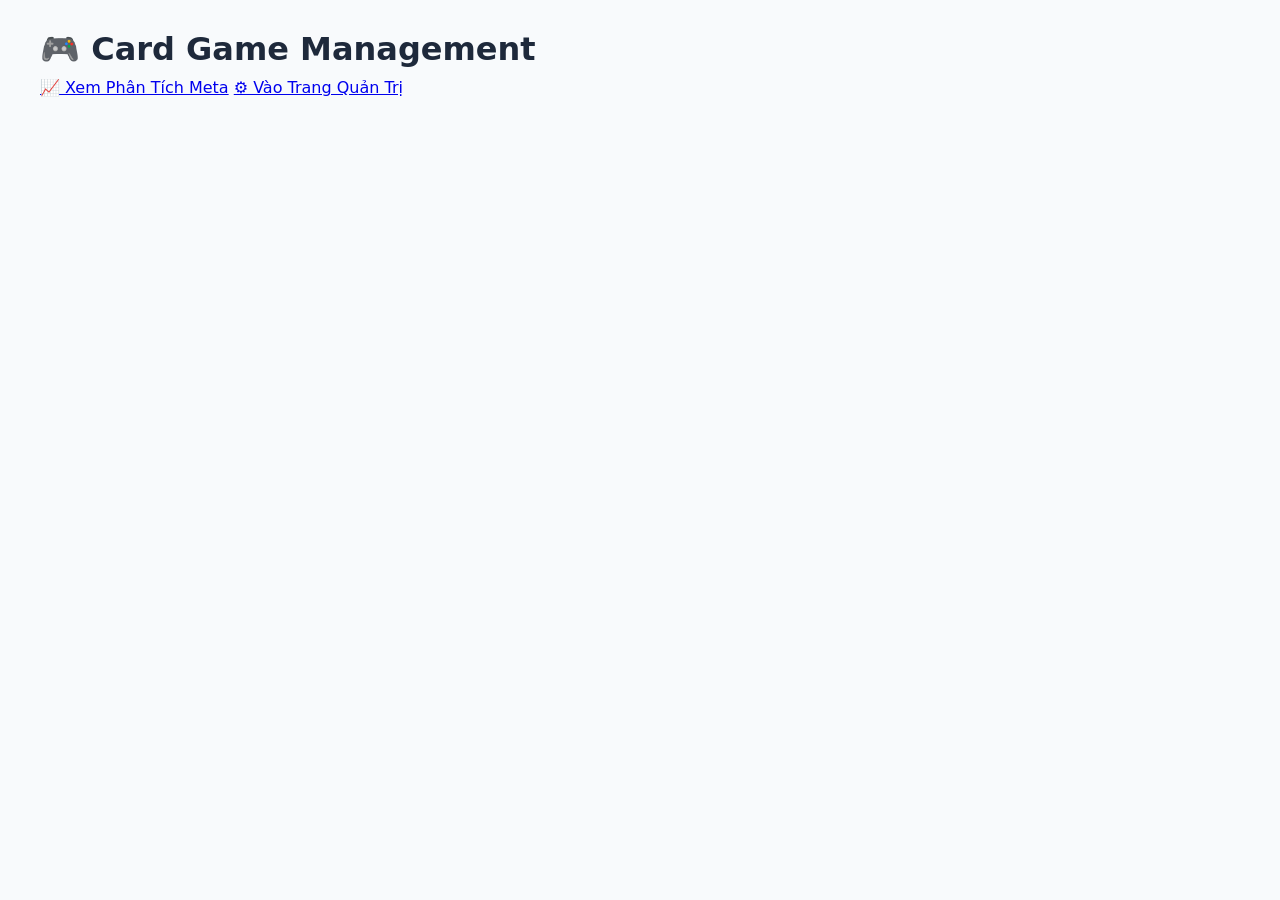
==== index.html @ a0096239 "Add files via upload" ====
<!DOCTYPE html>
<html lang="vi">
<head>
    <meta charset="UTF-8">
    <title>Card Game Portal</title>
    <link rel="stylesheet" href="css/style.css">
</head>
<body>
    <div class="container">
        <h1>🎮 Card Game Management</h1>
        <div class="menu-grid">
            <a href="analysis.html" class="menu-card">📈 Xem Phân Tích Meta</a>
            <a href="admin.html" class="menu-card">⚙️ Vào Trang Quản Trị</a>
        </div>
    </div>
</body>
</html>
---- css/style.css ----
/* css/style.css */
:root {
    --primary: #2563eb;
    --primary-hover: #1d4ed8;
    --success: #10b981;
    --bg: #f8fafc;
    --card-bg: #ffffff;
    --text-main: #1e293b;
    --text-muted: #64748b;
    --border: #e2e8f0;
    --radius: 12px;
}

* { box-sizing: border-box; margin: 0; padding: 0; }

body {
    font-family: 'Segoe UI', system-ui, sans-serif;
    background-color: var(--bg);
    color: var(--text-main);
    line-height: 1.6;
    padding: 10px;
}

@media (min-width: 768px) { body { padding: 24px; } }

.container { max-width: 1200px; margin: 0 auto; }

/* Grid hệ thống */
.dashboard-grid {
    display: grid;
    grid-template-columns: 1fr;
    gap: 20px;
    margin-bottom: 20px;
}
@media (min-width: 992px) { .dashboard-grid { grid-template-columns: repeat(2, 1fr); } }

.card {
    background: var(--card-bg);
    padding: 16px;
    border-radius: var(--radius);
    box-shadow: 0 1px 3px rgba(0,0,0,0.1);
    margin-bottom: 20px;
}

/* Bảng Responsive */
.table-responsive {
    width: 100%;
    overflow-x: auto;
    -webkit-overflow-scrolling: touch;
    margin-top: 10px;
}

table { width: 100%; border-collapse: collapse; min-width: 600px; }
th { text-align: left; padding: 12px; background: #f1f5f9; color: var(--text-muted); font-size: 0.8rem; }
td { padding: 12px; border-bottom: 1px solid var(--border); font-size: 0.9rem; }

/* Tooltip Fix */
.card-tooltip { position: relative; color: var(--primary); font-weight: 600; cursor: help; }
.card-tooltip .tooltip-img {
    visibility: hidden; width: 160px; background-color: #000; border: 2px solid var(--primary);
    border-radius: 8px; position: absolute; z-index: 9999; bottom: 125%; left: 50%;
    transform: translateX(-50%); opacity: 0; transition: opacity 0.3s; pointer-events: none;
}
.card-tooltip:hover .tooltip-img { visibility: visible; opacity: 1; }

.hidden { display: none !important; }
.filter-sm { padding: 5px; border-radius: 5px; border: 1px solid var(--border); font-size: 0.8rem; }
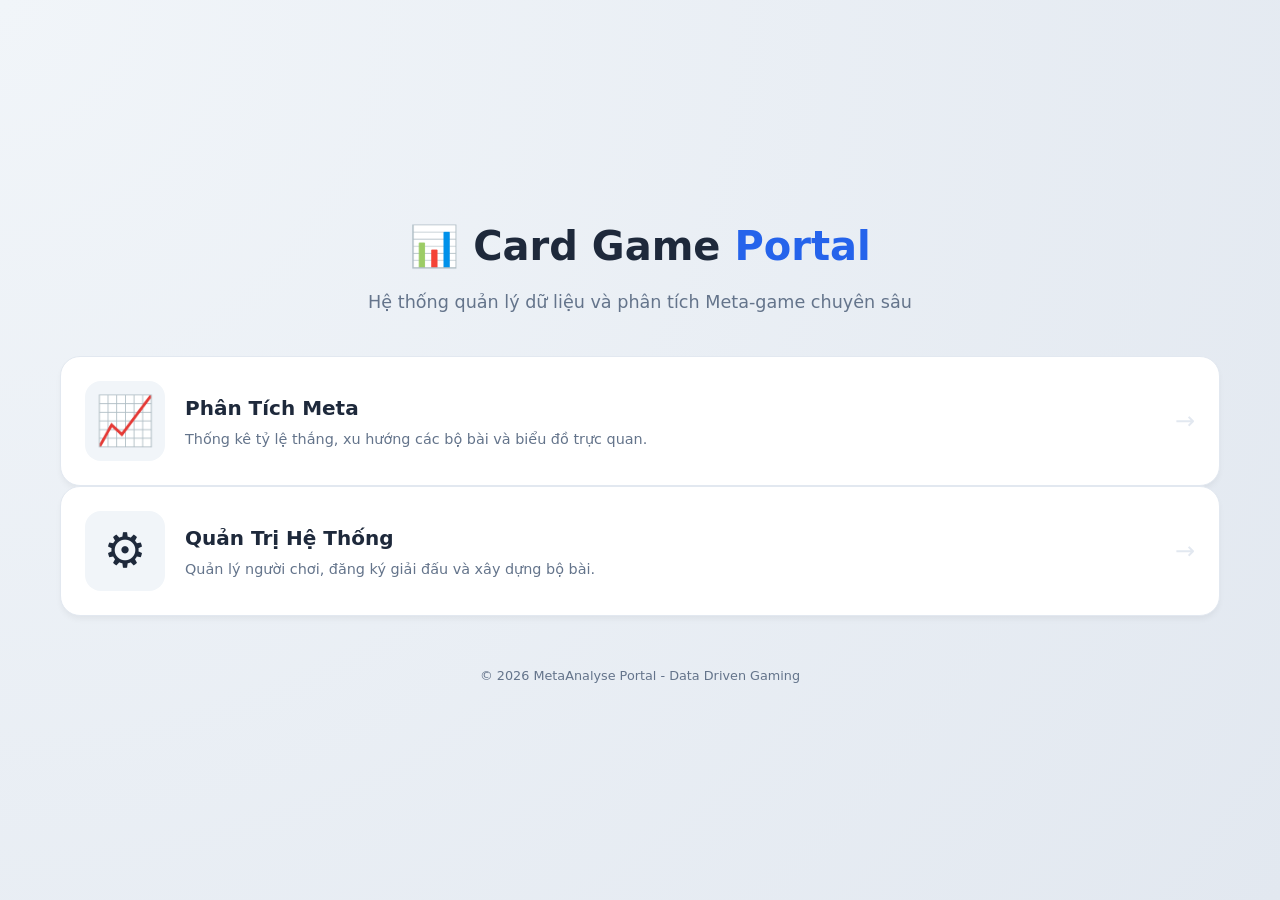
==== commit f1c0df86: "s" ====
--- a/index.html
+++ b/index.html
@@ -2,16 +2,40 @@
 <html lang="vi">
 <head>
     <meta charset="UTF-8">
+    <meta name="viewport" content="width=device-width, initial-scale=1.0">
     <title>Card Game Portal</title>
     <link rel="stylesheet" href="css/style.css">
 </head>
-<body>
-    <div class="container">
-        <h1>🎮 Card Game Management</h1>
+<body class="index-body">
+    <div class="container portal-container">
+        <header class="portal-header">
+            <h1>📊 Card Game <span class="highlight">Portal</span></h1>
+            <p>Hệ thống quản lý dữ liệu và phân tích Meta-game chuyên sâu</p>
+        </header>
+
         <div class="menu-grid">
-            <a href="analysis.html" class="menu-card">📈 Xem Phân Tích Meta</a>
-            <a href="admin.html" class="menu-card">⚙️ Vào Trang Quản Trị</a>
+            <a href="analysis.html" class="menu-card-v2">
+                <div class="card-icon">📈</div>
+                <div class="card-info">
+                    <h3>Phân Tích Meta</h3>
+                    <p>Thống kê tỷ lệ thắng, xu hướng các bộ bài và biểu đồ trực quan.</p>
+                </div>
+                <div class="card-arrow">→</div>
+            </a>
+
+            <a href="admin.html" class="menu-card-v2">
+                <div class="card-icon">⚙️</div>
+                <div class="card-info">
+                    <h3>Quản Trị Hệ Thống</h3>
+                    <p>Quản lý người chơi, đăng ký giải đấu và xây dựng bộ bài.</p>
+                </div>
+                <div class="card-arrow">→</div>
+            </a>
         </div>
+        
+        <footer class="portal-footer">
+            <p>© 2026 MetaAnalyse Portal - Data Driven Gaming</p>
+        </footer>
     </div>
 </body>
 </html>
--- a/css/style.css
+++ b/css/style.css
@@ -1,4 +1,5 @@
-/* css/style.css */
+/* --- TỔNG HỢP STYLE HOÀN CHỈNH --- */
+
 :root {
     --primary: #2563eb;
     --primary-hover: #1d4ed8;
@@ -11,57 +12,543 @@
     --radius: 12px;
 }
 
-* { box-sizing: border-box; margin: 0; padding: 0; }
+/* 1. Reset & Cơ bản */
+* { 
+    box-sizing: border-box; 
+    margin: 0; 
+    padding: 0; 
+}
 
 body {
-    font-family: 'Segoe UI', system-ui, sans-serif;
+    font-family: 'Segoe UI', system-ui, -apple-system, sans-serif;
     background-color: var(--bg);
     color: var(--text-main);
     line-height: 1.6;
     padding: 10px;
 }
 
-@media (min-width: 768px) { body { padding: 24px; } }
-
-.container { max-width: 1200px; margin: 0 auto; }
-
-/* Grid hệ thống */
-.dashboard-grid {
-    display: grid;
-    grid-template-columns: 1fr;
-    gap: 20px;
-    margin-bottom: 20px;
-}
-@media (min-width: 992px) { .dashboard-grid { grid-template-columns: repeat(2, 1fr); } }
-
+@media (min-width: 768px) { 
+    body { padding: 24px; } 
+}
+
+.container { 
+    max-width: 1200px; 
+    margin: 0 auto; 
+    width: 100%;
+}
+
+/* 2. Hệ thống Card & Grid */
 .card {
     background: var(--card-bg);
     padding: 16px;
     border-radius: var(--radius);
     box-shadow: 0 1px 3px rgba(0,0,0,0.1);
     margin-bottom: 20px;
-}
-
-/* Bảng Responsive */
+    width: 100%;
+    overflow: visible !important; /* QUAN TRỌNG: Để tooltip không bị cắt */
+}
+
+.dashboard-grid {
+    display: grid;
+    grid-template-columns: 1fr;
+    gap: 20px;
+    margin-bottom: 20px;
+}
+
+@media (min-width: 992px) { 
+    .dashboard-grid { grid-template-columns: repeat(2, 1fr); } 
+}
+
+/* 3. Bảng Responsive & Fix Tooltip */
 .table-responsive {
     width: 100%;
     overflow-x: auto;
+    overflow-y: visible !important; /* QUAN TRỌNG: Để ảnh tooltip bay ra ngoài bảng */
     -webkit-overflow-scrolling: touch;
-    margin-top: 10px;
-}
-
-table { width: 100%; border-collapse: collapse; min-width: 600px; }
-th { text-align: left; padding: 12px; background: #f1f5f9; color: var(--text-muted); font-size: 0.8rem; }
-td { padding: 12px; border-bottom: 1px solid var(--border); font-size: 0.9rem; }
-
-/* Tooltip Fix */
-.card-tooltip { position: relative; color: var(--primary); font-weight: 600; cursor: help; }
-.card-tooltip .tooltip-img {
-    visibility: hidden; width: 160px; background-color: #000; border: 2px solid var(--primary);
-    border-radius: 8px; position: absolute; z-index: 9999; bottom: 125%; left: 50%;
-    transform: translateX(-50%); opacity: 0; transition: opacity 0.3s; pointer-events: none;
-}
-.card-tooltip:hover .tooltip-img { visibility: visible; opacity: 1; }
-
+    border: 1px solid var(--border);
+    border-radius: 8px;
+}
+
+table {
+    width: 100%;
+    border-collapse: collapse;
+    min-width: 600px; /* Tránh dồn chữ trên mobile */
+}
+
+th { 
+    text-align: left; 
+    padding: 12px; 
+    background: #f1f5f9; 
+    color: var(--text-muted); 
+    font-size: 0.8rem;
+    text-transform: uppercase;
+}
+
+td { 
+    padding: 12px; 
+    border-bottom: 1px solid var(--border); 
+    font-size: 0.9rem; 
+}
+
+/* 4. Tooltip Hệ thống (Fixed bám chuột) */
+.card-tooltip {
+    position: relative;
+    color: var(--primary);
+    font-weight: 600;
+    cursor: help;
+    display: inline-block;
+}
+
+.fixed-tooltip-img {
+    display: none;
+    position: fixed; /* Thoát khỏi mọi lớp overflow */
+    z-index: 999999 !important;
+    width: 180px;
+    height: auto;
+    border: 3px solid var(--primary);
+    border-radius: 10px;
+    background: #000;
+    box-shadow: 0 10px 30px rgba(0,0,0,0.5);
+    pointer-events: none; /* Tránh lag khi chuột đè lên ảnh */
+}
+
+/* 5. Giao diện Cấu trúc bộ bài mẫu (Deck Analysis) */
+.deck-analysis-container {
+    background: #ffffff;
+    padding: 20px;
+    border-radius: var(--radius);
+    box-shadow: 0 4px 15px rgba(0,0,0,0.05);
+    margin-top: 25px;
+    border-top: 5px solid var(--success);
+}
+
+.deck-header {
+    display: flex;
+    justify-content: space-between;
+    align-items: center;
+    margin-bottom: 15px;
+    padding-bottom: 10px;
+    border-bottom: 1px dashed var(--border);
+}
+
+.deck-list-grid {
+    display: grid;
+    grid-template-columns: repeat(auto-fill, minmax(90px, 1fr));
+    gap: 15px;
+}
+
+.deck-item-v2 {
+    position: relative;
+    display: flex;
+    flex-direction: column;
+    align-items: center;
+    cursor: pointer;
+    transition: transform 0.2s;
+}
+
+.deck-item-v2 img {
+    width: 100%;
+    height: auto;
+    border-radius: 8px;
+    box-shadow: 0 4px 8px rgba(0,0,0,0.15);
+    border: 2px solid transparent;
+}
+
+.deck-item-v2:hover {
+    transform: translateY(-5px);
+}
+
+.deck-item-v2:hover img {
+    border-color: var(--primary);
+}
+
+.qty-badge {
+    position: absolute;
+    top: -8px;
+    right: -8px;
+    background: var(--primary);
+    color: white;
+    width: 24px;
+    height: 24px;
+    border-radius: 50%;
+    display: flex;
+    align-items: center;
+    justify-content: center;
+    font-size: 0.75rem;
+    font-weight: bold;
+    border: 2px solid white;
+    z-index: 10;
+    box-shadow: 0 2px 4px rgba(0,0,0,0.2);
+}
+
+.card-name-mini {
+    font-size: 0.65rem;
+    margin-top: 6px;
+    color: var(--text-main);
+    text-align: center;
+    font-weight: 500;
+    display: -webkit-box;
+    -webkit-line-clamp: 1;
+    -webkit-box-orient: vertical;
+    overflow: hidden;
+    width: 100%;
+}
+
+/* 6. Utility classes */
 .hidden { display: none !important; }
-.filter-sm { padding: 5px; border-radius: 5px; border: 1px solid var(--border); font-size: 0.8rem; }+
+.badge {
+    padding: 4px 10px;
+    border-radius: 20px;
+    font-size: 0.75rem;
+    color: white;
+    font-weight: 700;
+}
+
+/* Input group */
+.input-group label {
+    display: block;
+    margin-bottom: 5px;
+    font-size: 0.8rem;
+    color: var(--text-muted);
+}
+
+select, input {
+    border: 1px solid var(--border);
+    border-radius: 6px;
+    padding: 8px;
+    font-size: 0.9rem;
+}
+
+/* Mobile adjustments */
+@media (max-width: 600px) {
+    .deck-list-grid {
+        grid-template-columns: repeat(auto-fill, minmax(80px, 1fr));
+        gap: 10px;
+    }
+    .fixed-tooltip-img {
+        width: 140px; /* Ảnh tooltip nhỏ hơn trên mobile */
+    }
+}
+
+/* Accordion Style */
+.accordion-item {
+    border: 1px solid var(--border);
+    border-radius: var(--radius);
+    background: var(--card-bg);
+    margin-bottom: 15px;
+    overflow: hidden;
+}
+
+.accordion-header {
+    padding: 15px 20px;
+    background: #fff;
+    cursor: pointer;
+    display: flex;
+    justify-content: space-between;
+    align-items: center;
+    font-weight: bold;
+    transition: background 0.3s;
+}
+
+.accordion-header:hover { background: #f1f5f9; }
+
+.accordion-content {
+    padding: 0;
+    max-height: 0;
+    overflow: hidden;
+    transition: max-height 0.3s ease-out, padding 0.3s ease;
+}
+
+.accordion-item.active .accordion-content {
+    max-height: 2000px; /* Đủ lớn để chứa nội dung */
+    padding: 20px;
+    border-top: 1px solid var(--border);
+}
+
+/* Card Library Style */
+.card-library {
+    display: grid;
+    grid-template-columns: repeat(auto-fill, minmax(100px, 1fr));
+    gap: 10px;
+    max-height: 400px;
+    overflow-y: auto;
+    padding: 10px;
+    background: #f1f5f9;
+    border-radius: 8px;
+}
+
+.card-item {
+    cursor: pointer;
+    transition: transform 0.2s;
+    text-align: center;
+}
+
+.card-item:hover { transform: scale(1.05); }
+
+.card-item img {
+    width: 100%;
+    border-radius: 5px;
+    border: 2px solid transparent;
+}
+
+.card-item.selected img { border-color: var(--primary); }
+
+/* Filter Bar */
+.filter-bar {
+    display: flex;
+    gap: 10px;
+    margin-bottom: 15px;
+    flex-wrap: wrap;
+}
+
+.color-btn {
+    padding: 5px 15px;
+    border-radius: 20px;
+    border: 1px solid var(--border);
+    cursor: pointer;
+    background: #fff;
+}
+
+.color-btn.active[data-color="R"] { background: #ef4444; color: white; }
+.color-btn.active[data-color="G"] { background: #22c55e; color: white; }
+.color-btn.active[data-color="Y"] { background: #eab308; color: white; }
+.color-btn.active[data-color="P"] { background: #a855f7; color: white; }
+
+/* --- NÂNG CẤP STYLE CHO CÁC NÚT (BUTTONS) --- */
+
+/* Reset cơ bản cho nút để đảm bảo nhất quán */
+button, .btn-submit, .color-btn {
+    font-family: inherit; /* Sử dụng font của body */
+    border: none;
+    cursor: pointer;
+    transition: all 0.2s ease-in-out; /* Tạo hiệu ứng chuyển động mượt mà */
+    outline: none; /* Xóa viền focus mặc định phèn */
+}
+
+/* 1. Phong cách nút "Submit" chính (Lưu, Xác nhận...) - Nút Màu Xanh */
+.btn-submit {
+    display: inline-block;
+    padding: 12px 24px;
+    background-image: linear-gradient(to bottom right, var(--primary), #3b82f6); /* Gradient xanh nhẹ */
+    color: white;
+    font-weight: 600;
+    font-size: 0.95rem;
+    border-radius: var(--radius);
+    box-shadow: 0 4px 6px -1px rgba(37, 99, 235, 0.2), 0 2px 4px -1px rgba(37, 99, 235, 0.1); /* Bóng xanh */
+    text-transform: uppercase; /* Chữ hoa cho mạnh mẽ */
+    letter-spacing: 0.5px;
+    border: 1px solid rgba(255, 255, 255, 0.1); /* Viền trong mờ nhẹ */
+    width: auto; /* Mặc định không chiếm hết chiều ngang */
+}
+
+/* Hiệu ứng di chuột cho nút Submit */
+.btn-submit:hover {
+    background-image: linear-gradient(to bottom right, var(--primary-hover), #2563eb);
+    transform: translateY(-2px); /* Nhích nhẹ lên trên */
+    box-shadow: 0 10px 15px -3px rgba(37, 99, 235, 0.3), 0 4px 6px -2px rgba(37, 99, 235, 0.2); /* Bóng đậm hơn */
+}
+
+/* Hiệu ứng khi nhấn giữ nút Submit */
+.btn-submit:active {
+    transform: translateY(1px) scale(0.98); /* Lún xuống và thu nhỏ nhẹ */
+    box-shadow: 0 2px 4px -1px rgba(37, 99, 235, 0.2);
+}
+
+/* 2. Phong cách nút "Filter Màu" (Color-btn) - Nút Trắng dạng "Pill" */
+.filter-bar .color-btn {
+    padding: 8px 18px;
+    background-color: #ffffff;
+    border: 1px solid var(--border);
+    color: var(--text-main);
+    font-size: 0.85rem;
+    font-weight: 500;
+    border-radius: 99px; /* Dạng viên thuốc viên mãn */
+    box-shadow: 0 1px 2px rgba(0,0,0,0.05);
+}
+
+/* Hiệu ứng di chuột cho nút Filter */
+.filter-bar .color-btn:hover {
+    background-color: #f1f5f9;
+    border-color: #cbd5e1;
+    color: var(--primary);
+    transform: translateY(-1px);
+}
+
+/* Phong cách khi nút Filter được CHỌN (Active) */
+.filter-bar .color-btn.active {
+    color: white !important;
+    border-color: transparent;
+    font-weight: 600;
+    box-shadow: 0 4px 6px -1px rgba(0, 0, 0, 0.1), 0 2px 4px -1px rgba(0, 0, 0, 0.06);
+}
+
+/* Màu riêng cho từng nút Active (đã bao gồm Gradient nhẹ) */
+.filter-bar .color-btn.active[data-color="all"] {
+    background-image: linear-gradient(to bottom right, #64748b, #475569); /* Xám đậm */
+}
+.filter-bar .color-btn.active[data-color="R"] {
+    background-image: linear-gradient(to bottom right, #ef4444, #dc2626); /* Đỏ */
+}
+.filter-bar .color-btn.active[data-color="G"] {
+    background-image: linear-gradient(to bottom right, #22c55e, #16a34a); /* Xanh lá */
+}
+.filter-bar .color-btn.active[data-color="Y"] {
+    background-image: linear-gradient(to bottom right, #eab308, #ca8a04); /* Vàng */
+}
+.filter-bar .color-btn.active[data-color="P"] {
+    background-image: linear-gradient(to bottom right, #a855f7, #9333ea); /* Tím */
+}
+
+/* 3. Phong cách nút "Xóa" nhỏ (Dấu ✖) trong danh sách */
+.selected-row button {
+    padding: 2px 6px;
+    background: #fee2e2; /* Nền đỏ nhạt mờ */
+    border-radius: 6px;
+    color: #ef4444 !important; /* Chữ đỏ */
+    font-size: 1rem;
+    line-height: 1;
+}
+
+.selected-row button:hover {
+    background: #fecaca; /* Đỏ đậm hơn khi hover */
+    transform: scale(1.1); /* Phóng to nhẹ */
+}
+
+/* --- ĐIỀU CHỈNH NHỎ VỀ BỐ CỤC ĐỂ NÚT ĐẸP HƠN --- */
+
+/* Đảm bảo Filter Bar căn giữa và thoáng */
+.filter-bar {
+    justify-content: center; /* Căn giữa các nút */
+    padding: 10px 0;
+    border-bottom: 1px solid var(--border);
+    margin-bottom: 20px;
+}
+
+/* Cho ô tìm kiếm trông đồng bộ hơn */
+#searchCard {
+    border-radius: 99px; /* Dạng viên thuốc giống nút */
+    padding: 8px 20px;
+    flex: 0 0 250px; /* Không cho ô tìm kiếm chiếm quá nhiều */
+}
+
+/* Căn giữa nút Save Deck */
+#save-deck-btn {
+    display: block;
+    margin: 30px auto 10px auto; /* Căn giữa bằng margin auto */
+}
+
+/* --- TRANG TRÍ RIÊNG CHO TRANG INDEX --- */
+
+/* Nền đặc biệt cho trang chủ */
+.index-body {
+    background: radial-gradient(circle at top left, #f1f5f9, #e2e8f0);
+    min-height: 100vh;
+    display: flex;
+    align-items: center;
+    justify-content: center;
+}
+
+.portal-container {
+    text-align: center;
+    padding: 20px;
+}
+
+.portal-header h1 {
+    font-size: 2.5rem;
+    color: var(--text-main);
+    margin-bottom: 10px;
+}
+
+.portal-header .highlight {
+    color: var(--primary);
+    position: relative;
+}
+
+.portal-header p {
+    color: var(--text-muted);
+    margin-bottom: 40px;
+    font-size: 1.1rem;
+}
+
+/* Menu Card kiểu mới */
+.menu-card-v2 {
+    display: flex;
+    align-items: center;
+    background: #ffffff;
+    padding: 24px;
+    border-radius: 20px;
+    text-decoration: none;
+    color: inherit;
+    transition: all 0.3s cubic-bezier(0.4, 0, 0.2, 1);
+    border: 1px solid var(--border);
+    box-shadow: 0 4px 6px -1px rgba(0, 0, 0, 0.05);
+    text-align: left;
+    position: relative;
+    overflow: hidden;
+}
+
+.menu-card-v2:hover {
+    transform: translateY(-8px);
+    box-shadow: 0 20px 25px -5px rgba(0, 0, 0, 0.1), 0 10px 10px -5px rgba(0, 0, 0, 0.04);
+    border-color: var(--primary);
+}
+
+.card-icon {
+    font-size: 3rem;
+    margin-right: 20px;
+    background: #f1f5f9;
+    width: 80px;
+    height: 80px;
+    display: flex;
+    align-items: center;
+    justify-content: center;
+    border-radius: 16px;
+    transition: background 0.3s;
+}
+
+.menu-card-v2:hover .card-icon {
+    background: #e0e7ff;
+}
+
+.card-info h3 {
+    font-size: 1.25rem;
+    margin-bottom: 5px;
+    color: var(--text-main);
+}
+
+.card-info p {
+    font-size: 0.9rem;
+    color: var(--text-muted);
+    line-height: 1.4;
+}
+
+.card-arrow {
+    margin-left: auto;
+    font-size: 1.5rem;
+    color: var(--border);
+    transition: transform 0.3s, color 0.3s;
+}
+
+.menu-card-v2:hover .card-arrow {
+    transform: translateX(5px);
+    color: var(--primary);
+}
+
+.portal-footer {
+    margin-top: 50px;
+    font-size: 0.8rem;
+    color: var(--text-muted);
+}
+
+/* Responsive cho Menu */
+@media (max-width: 768px) {
+    .menu-card-v2 {
+        padding: 16px;
+    }
+    .card-icon {
+        width: 60px;
+        height: 60px;
+        font-size: 2rem;
+    }
+}
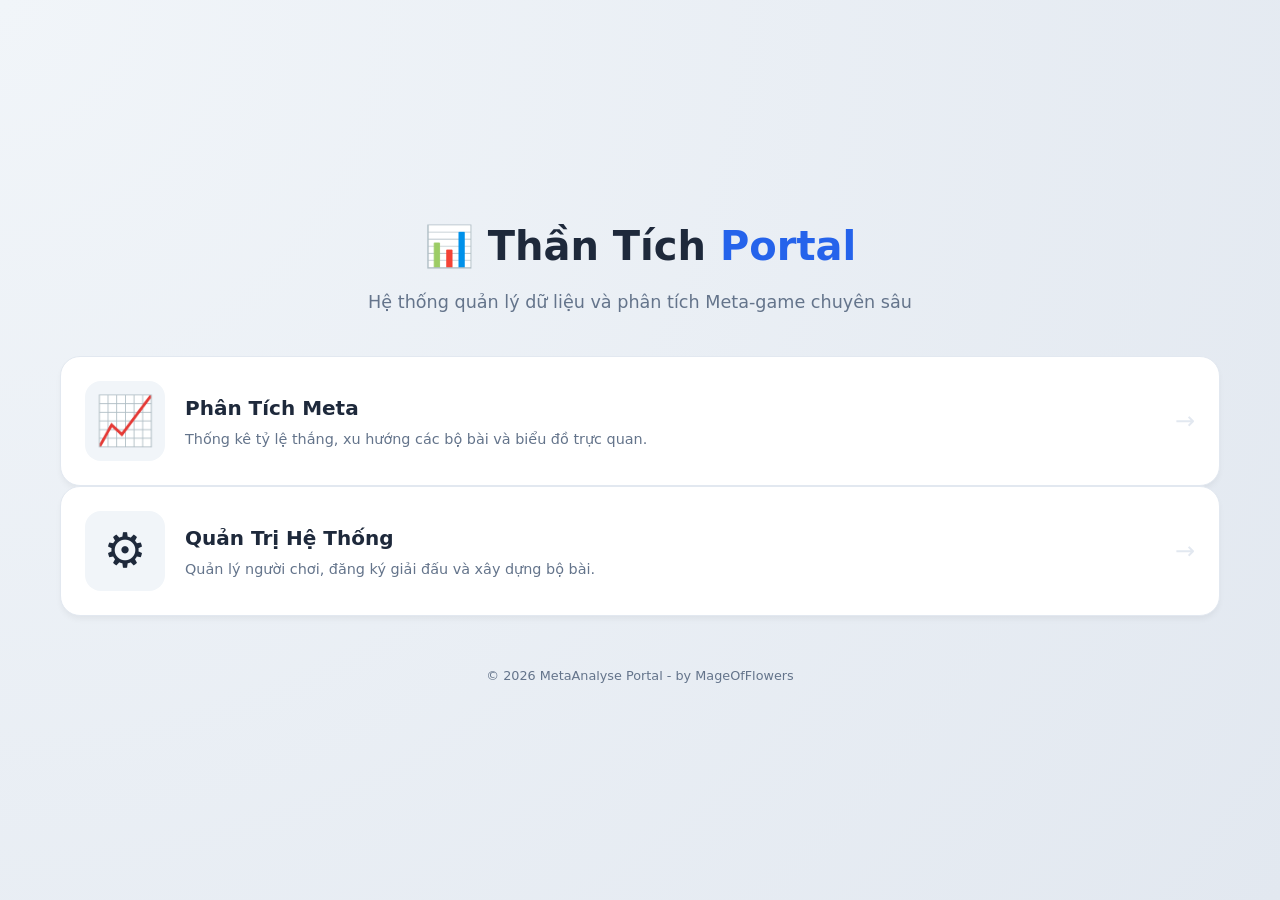
==== commit 0dad60a3: "f" ====
--- a/index.html
+++ b/index.html
@@ -3,13 +3,13 @@
 <head>
     <meta charset="UTF-8">
     <meta name="viewport" content="width=device-width, initial-scale=1.0">
-    <title>Card Game Portal</title>
+    <title>Thần Tích Portal</title>
     <link rel="stylesheet" href="css/style.css">
 </head>
 <body class="index-body">
     <div class="container portal-container">
         <header class="portal-header">
-            <h1>📊 Card Game <span class="highlight">Portal</span></h1>
+            <h1>📊 Thần Tích <span class="highlight">Portal</span></h1>
             <p>Hệ thống quản lý dữ liệu và phân tích Meta-game chuyên sâu</p>
         </header>
 
@@ -34,7 +34,7 @@
         </div>
         
         <footer class="portal-footer">
-            <p>© 2026 MetaAnalyse Portal - Data Driven Gaming</p>
+            <p>© 2026 MetaAnalyse Portal - by MageOfFlowers</p>
         </footer>
     </div>
 </body>
--- a/css/style.css
+++ b/css/style.css
@@ -551,4 +551,39 @@
         height: 60px;
         font-size: 2rem;
     }
-}+}
+
+.info-btn {
+        display: inline-flex;
+        align-items: center;
+        justify-content: center;
+        width: 18px;
+        height: 18px;
+        background-color: var(--primary);
+        color: white;
+        border-radius: 50%;
+        font-size: 12px;
+        cursor: help;
+        margin-left: 8px;
+        border: none;
+        position: relative;
+    }
+
+    /* Tooltip cơ bản bằng CSS (có thể dùng thư viện như Tippy.js nếu muốn đẹp hơn) */
+    .info-btn:hover::after {
+        content: attr(data-tooltip);
+        position: absolute;
+        bottom: 125%;
+        left: 50%;
+        transform: translateX(-50%);
+        background-color: #333;
+        color: #fff;
+        padding: 8px;
+        border-radius: 4px;
+        width: 200px;
+        font-size: 0.75rem;
+        z-index: 100;
+        white-space: normal;
+        font-weight: normal;
+        line-height: 1.4;
+    }
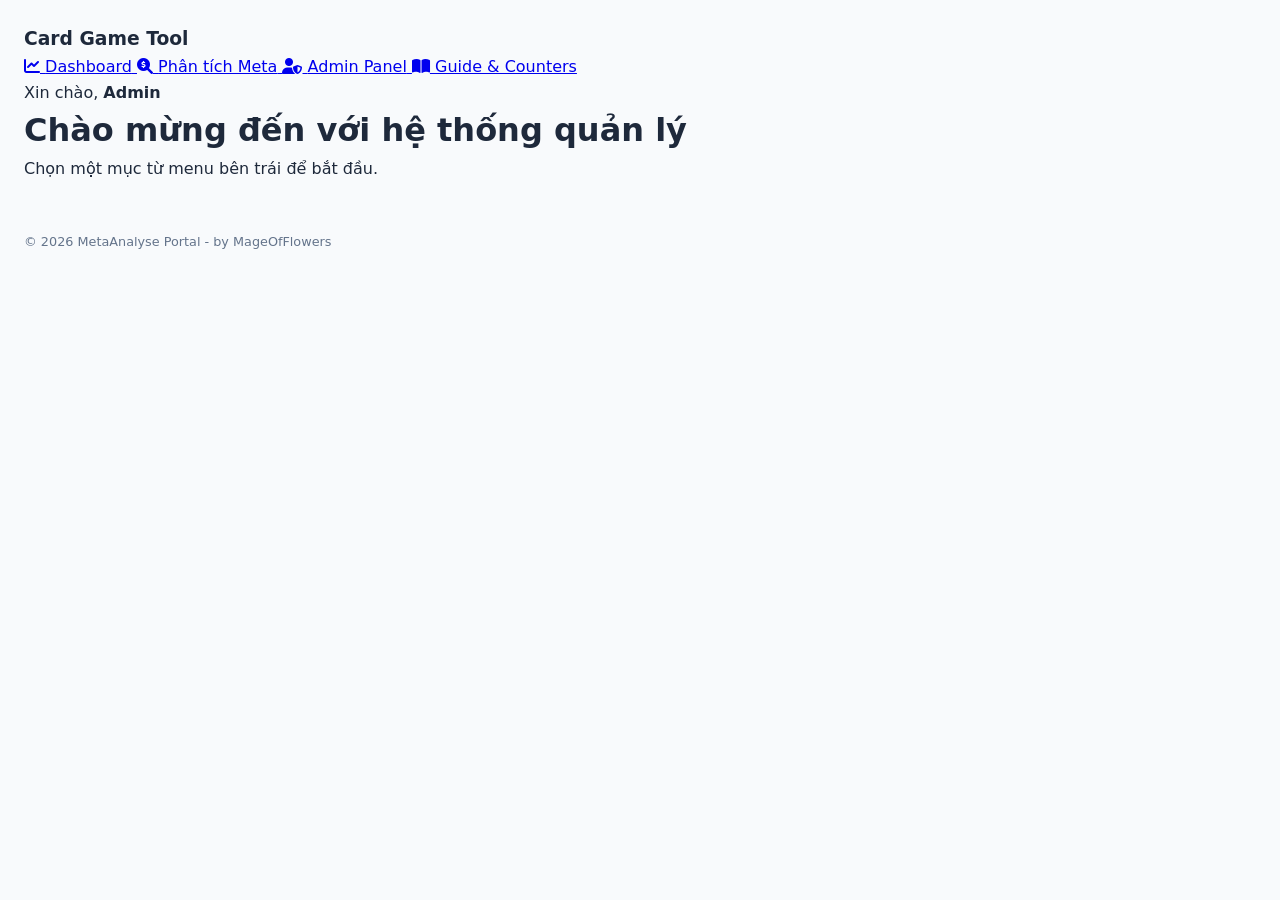
==== commit 46415853: "l" ====
--- a/index.html
+++ b/index.html
@@ -3,39 +3,57 @@
 <head>
     <meta charset="UTF-8">
     <meta name="viewport" content="width=device-width, initial-scale=1.0">
-    <title>Thần Tích Portal</title>
+    <title>Quản lý Card Game Portal</title>
     <link rel="stylesheet" href="css/style.css">
+    <!-- FontAwesome để dùng icon cho đẹp -->
+    <link rel="stylesheet" href="https://cdnjs.cloudflare.com/ajax/libs/font-awesome/6.0.0/css/all.min.css">
 </head>
-<body class="index-body">
-    <div class="container portal-container">
-        <header class="portal-header">
-            <h1>📊 Thần Tích <span class="highlight">Portal</span></h1>
-            <p>Hệ thống quản lý dữ liệu và phân tích Meta-game chuyên sâu</p>
-        </header>
+<body>
+    <div class="app-container">
+        <!-- Sidebar Navigation -->
+        <aside id="sidebar">
+            <div class="sidebar-header">
+                <h3>Card Game Tool</h3>
+            </div>
+            <nav class="menu-list">
+                <a href="/" class="menu-item">
+                    <i class="fas fa-chart-line"></i> <span>Dashboard</span>
+                </a>
+                <a href="/meta-analysis" class="menu-item">
+                    <i class="fas fa-search-dollar"></i> <span>Phân tích Meta</span>
+                </a>
+                <a href="/admin" class="menu-item">
+                    <i class="fas fa-user-shield"></i> <span>Admin Panel</span>
+                </a>
+                
+                <!-- Option mới thêm vào theo yêu cầu của bạn -->
+                <a href="/guide" class="menu-item active">
+                    <i class="fas fa-book-open"></i> <span>Guide & Counters</span>
+                </a>
+            </nav>
+        </aside>
 
-        <div class="menu-grid">
-            <a href="analysis.html" class="menu-card-v2">
-                <div class="card-icon">📈</div>
-                <div class="card-info">
-                    <h3>Phân Tích Meta</h3>
-                    <p>Thống kê tỷ lệ thắng, xu hướng các bộ bài và biểu đồ trực quan.</p>
+        <!-- Main Content Area -->
+        <main class="main-content">
+            <header>
+                <div class="user-info">
+                    <span>Xin chào, <strong>Admin</strong></span>
                 </div>
-                <div class="card-arrow">→</div>
-            </a>
+            </header>
 
-            <a href="admin.html" class="menu-card-v2">
-                <div class="card-icon">⚙️</div>
-                <div class="card-info">
-                    <h3>Quản Trị Hệ Thống</h3>
-                    <p>Quản lý người chơi, đăng ký giải đấu và xây dựng bộ bài.</p>
-                </div>
-                <div class="card-arrow">→</div>
-            </a>
-        </div>
-        
+            <div id="content-viewport">
+                <!-- Nội dung các trang micro frontend sẽ được load vào đây 
+                     hoặc chuyển hướng sang guide.html -->
+                <h1>Chào mừng đến với hệ thống quản lý</h1>
+                <p>Chọn một mục từ menu bên trái để bắt đầu.</p>
+            </div>
+        </main>
+
         <footer class="portal-footer">
             <p>© 2026 MetaAnalyse Portal - by MageOfFlowers</p>
         </footer>
     </div>
+
+    <script src="js/main.js"></script>
 </body>
 </html>
--- a/css/style.css
+++ b/css/style.css
@@ -586,4 +586,130 @@
         white-space: normal;
         font-weight: normal;
         line-height: 1.4;
-    }+    }
+
+    .search-input {
+    width: 100%;
+    padding: 8px;
+    border: 1px solid #ddd;
+    border-radius: 4px;
+    font-size: 0.9rem;
+    outline: none;
+}
+
+.search-input:focus {
+    border-color: var(--primary);
+}
+
+/* Tùy chỉnh select dạng danh sách để dễ chọn */
+select[size] {
+    overflow-y: auto;
+    border: 1px solid #eee;
+    background: #fdfdfd;
+}
+
+select[size] option {
+    padding: 8px;
+    border-bottom: 1px solid #f5f5f5;
+}
+
+select[size] option:checked {
+    background-color: var(--primary) !important;
+    color: white;
+}
+/* Đảm bảo group chứa input và select có chiều rộng đồng nhất */
+.input-group {
+    position: relative;
+    width: 100%;
+}
+
+.search-input {
+    width: 100%;
+    box-sizing: border-box; /* Đảm bảo padding không làm tràn khung */
+}
+
+/* Fix select rộng bằng input và ẩn mặc định */
+select[size] {
+    width: 100%;
+    box-sizing: border-box;
+    display: none; /* Ẩn đi mặc định */
+    position: absolute; /* Để không đẩy các thành phần bên dưới xuống khi hiện */
+    z-index: 10;
+    background: white;
+    border: 1px solid var(--primary);
+    border-top: none;
+    border-radius: 0 0 4px 4px;
+    box-shadow: 0 4px 6px rgba(0,0,0,0.1);
+}
+
+/* Hiện select khi có class 'show' */
+select[size].show {
+    display: block;
+}
+
+/* Layout chung */
+.counter-grid {
+    display: grid;
+    grid-template-columns: repeat(auto-fill, minmax(300px, 1fr));
+    gap: 20px;
+}
+
+/* Card ban đầu */
+.counter-card {
+    background: #2d2d2d;
+    border-radius: 8px;
+    padding: 15px;
+    cursor: pointer;
+    transition: all 0.3s ease;
+    overflow: hidden;
+    height: 60px; /* Thu gọn */
+}
+
+.counter-card.expanded {
+    height: auto;
+    border: 2px solid #007bff;
+}
+
+/* Slider Logic */
+.slider-container {
+    display: none; /* Ẩn khi chưa mở rộng */
+    position: relative;
+    margin-top: 15px;
+    text-align: center;
+}
+
+.counter-card.expanded .slider-container {
+    display: block;
+}
+
+.slides img {
+    width: 100%;
+    max-height: 400px;
+    object-fit: contain;
+    display: none;
+}
+
+.slides img.active {
+    display: block;
+    animation: fadeIn 0.5s;
+}
+
+.nav-btn {
+    position: absolute;
+    top: 50%;
+    transform: translateY(-50%);
+    background: rgba(0,0,0,0.6);
+    color: white;
+    border: none;
+    padding: 10px;
+    cursor: pointer;
+    z-index: 10;
+}
+
+.prev { left: 0; }
+.next { right: 0; }
+
+@keyframes fadeIn {
+    from { opacity: 0; }
+    to { opacity: 1; }
+}
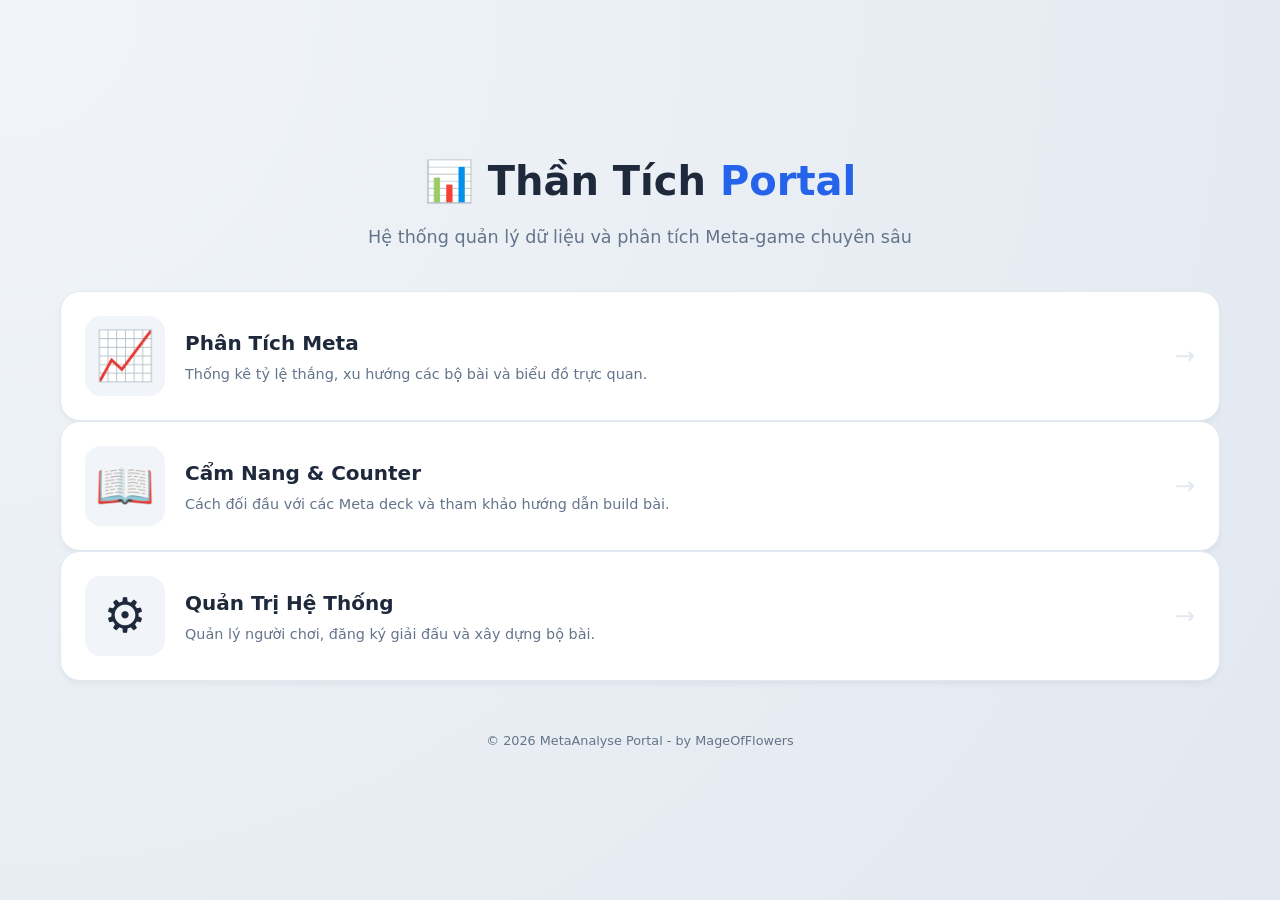
==== commit 9cddf374: "d" ====
--- a/index.html
+++ b/index.html
@@ -3,57 +3,51 @@
 <head>
     <meta charset="UTF-8">
     <meta name="viewport" content="width=device-width, initial-scale=1.0">
-    <title>Quản lý Card Game Portal</title>
+    <title>Thần Tích Portal</title>
     <link rel="stylesheet" href="css/style.css">
-    <!-- FontAwesome để dùng icon cho đẹp -->
-    <link rel="stylesheet" href="https://cdnjs.cloudflare.com/ajax/libs/font-awesome/6.0.0/css/all.min.css">
 </head>
-<body>
-    <div class="app-container">
-        <!-- Sidebar Navigation -->
-        <aside id="sidebar">
-            <div class="sidebar-header">
-                <h3>Card Game Tool</h3>
-            </div>
-            <nav class="menu-list">
-                <a href="/" class="menu-item">
-                    <i class="fas fa-chart-line"></i> <span>Dashboard</span>
-                </a>
-                <a href="/meta-analysis" class="menu-item">
-                    <i class="fas fa-search-dollar"></i> <span>Phân tích Meta</span>
-                </a>
-                <a href="/admin" class="menu-item">
-                    <i class="fas fa-user-shield"></i> <span>Admin Panel</span>
-                </a>
-                
-                <!-- Option mới thêm vào theo yêu cầu của bạn -->
-                <a href="/guide" class="menu-item active">
-                    <i class="fas fa-book-open"></i> <span>Guide & Counters</span>
-                </a>
-            </nav>
-        </aside>
+<body class="index-body">
+    <div class="container portal-container">
+        <header class="portal-header">
+            <h1>📊 Thần Tích <span class="highlight">Portal</span></h1>
+            <p>Hệ thống quản lý dữ liệu và phân tích Meta-game chuyên sâu</p>
+        </header>
 
-        <!-- Main Content Area -->
-        <main class="main-content">
-            <header>
-                <div class="user-info">
-                    <span>Xin chào, <strong>Admin</strong></span>
+        <div class="menu-grid">
+            <!-- Mục 1: Phân Tích -->
+            <a href="analysis.html" class="menu-card-v2">
+                <div class="card-icon">📈</div>
+                <div class="card-info">
+                    <h3>Phân Tích Meta</h3>
+                    <p>Thống kê tỷ lệ thắng, xu hướng các bộ bài và biểu đồ trực quan.</p>
                 </div>
-            </header>
+                <div class="card-arrow">→</div>
+            </a>
 
-            <div id="content-viewport">
-                <!-- Nội dung các trang micro frontend sẽ được load vào đây 
-                     hoặc chuyển hướng sang guide.html -->
-                <h1>Chào mừng đến với hệ thống quản lý</h1>
-                <p>Chọn một mục từ menu bên trái để bắt đầu.</p>
-            </div>
-        </main>
+            <!-- Mục 2: Guide & Counter (Mới thêm) -->
+            <a href="guide.html" class="menu-card-v2">
+                <div class="card-icon">📖</div>
+                <div class="card-info">
+                    <h3>Cẩm Nang & Counter</h3>
+                    <p>Cách đối đầu với các Meta deck và tham khảo hướng dẫn build bài.</p>
+                </div>
+                <div class="card-arrow">→</div>
+            </a>
 
+            <!-- Mục 3: Quản Trị -->
+            <a href="admin.html" class="menu-card-v2">
+                <div class="card-icon">⚙️</div>
+                <div class="card-info">
+                    <h3>Quản Trị Hệ Thống</h3>
+                    <p>Quản lý người chơi, đăng ký giải đấu và xây dựng bộ bài.</p>
+                </div>
+                <div class="card-arrow">→</div>
+            </a>
+        </div>
+        
         <footer class="portal-footer">
             <p>© 2026 MetaAnalyse Portal - by MageOfFlowers</p>
         </footer>
     </div>
-
-    <script src="js/main.js"></script>
 </body>
 </html>
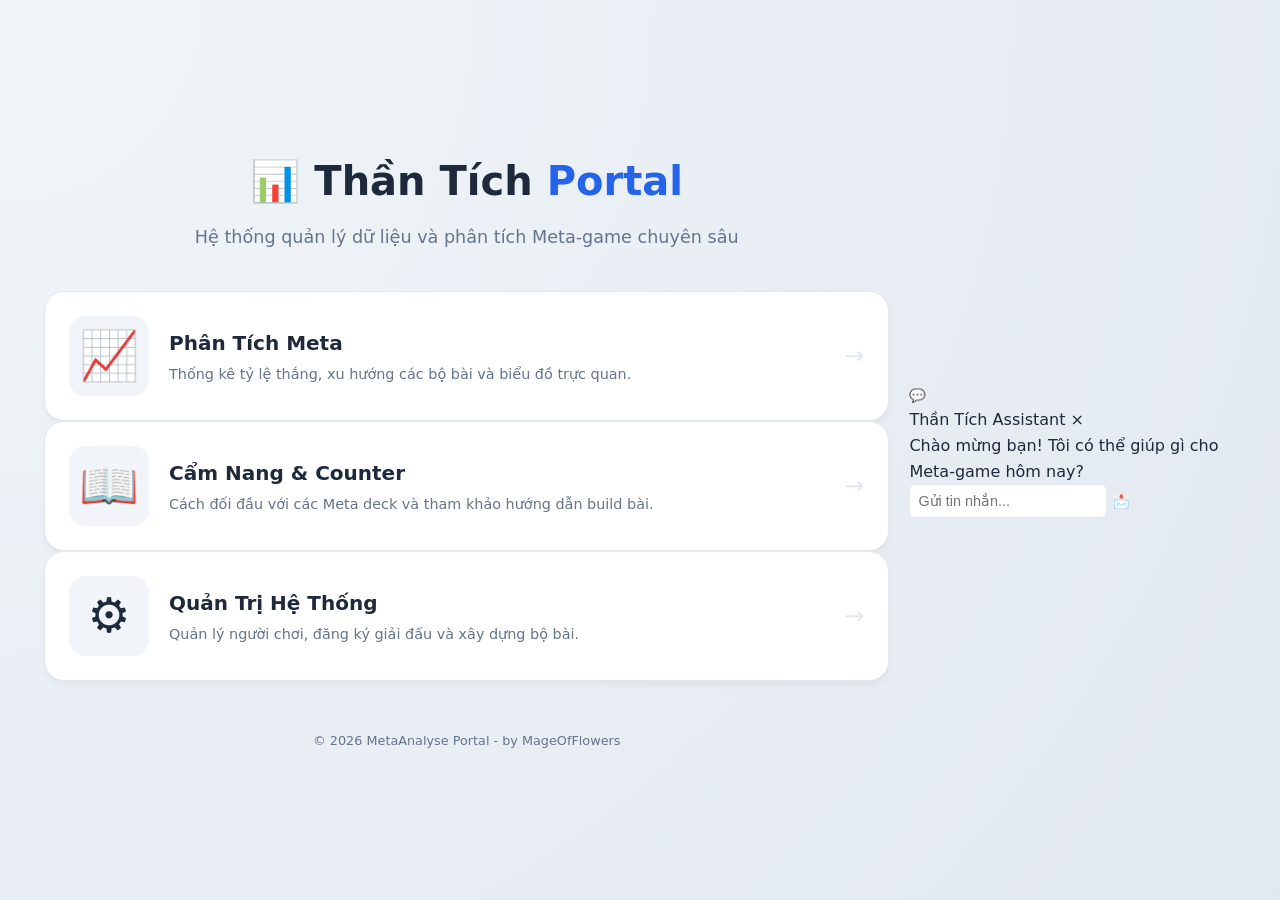
==== commit 493366a2: "d" ====
--- a/index.html
+++ b/index.html
@@ -44,10 +44,13 @@
                 <div class="card-arrow">→</div>
             </a>
         </div>
+
         
         <footer class="portal-footer">
             <p>© 2026 MetaAnalyse Portal - by MageOfFlowers</p>
         </footer>
     </div>
+        <div id="than-tich-chatbot"></div>
+    <script src="js/chatbot.js"></script>
 </body>
 </html>
